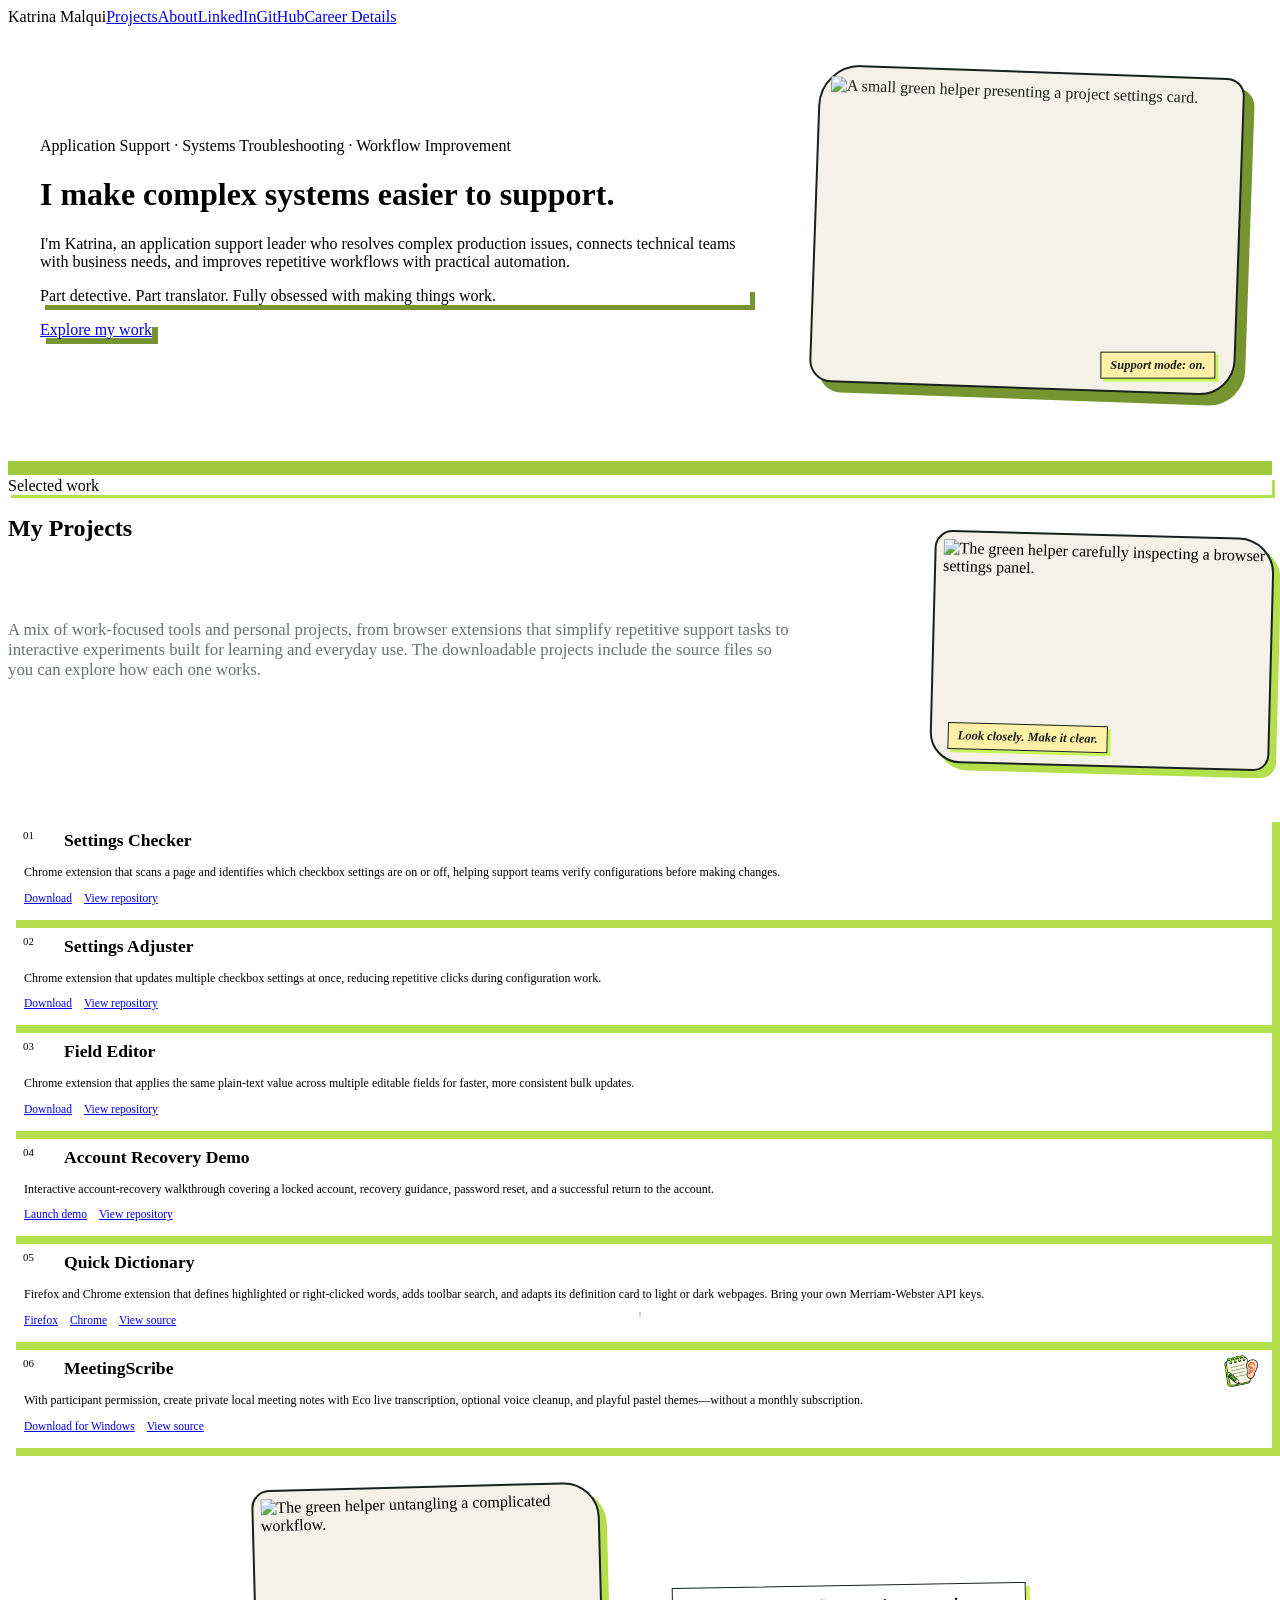
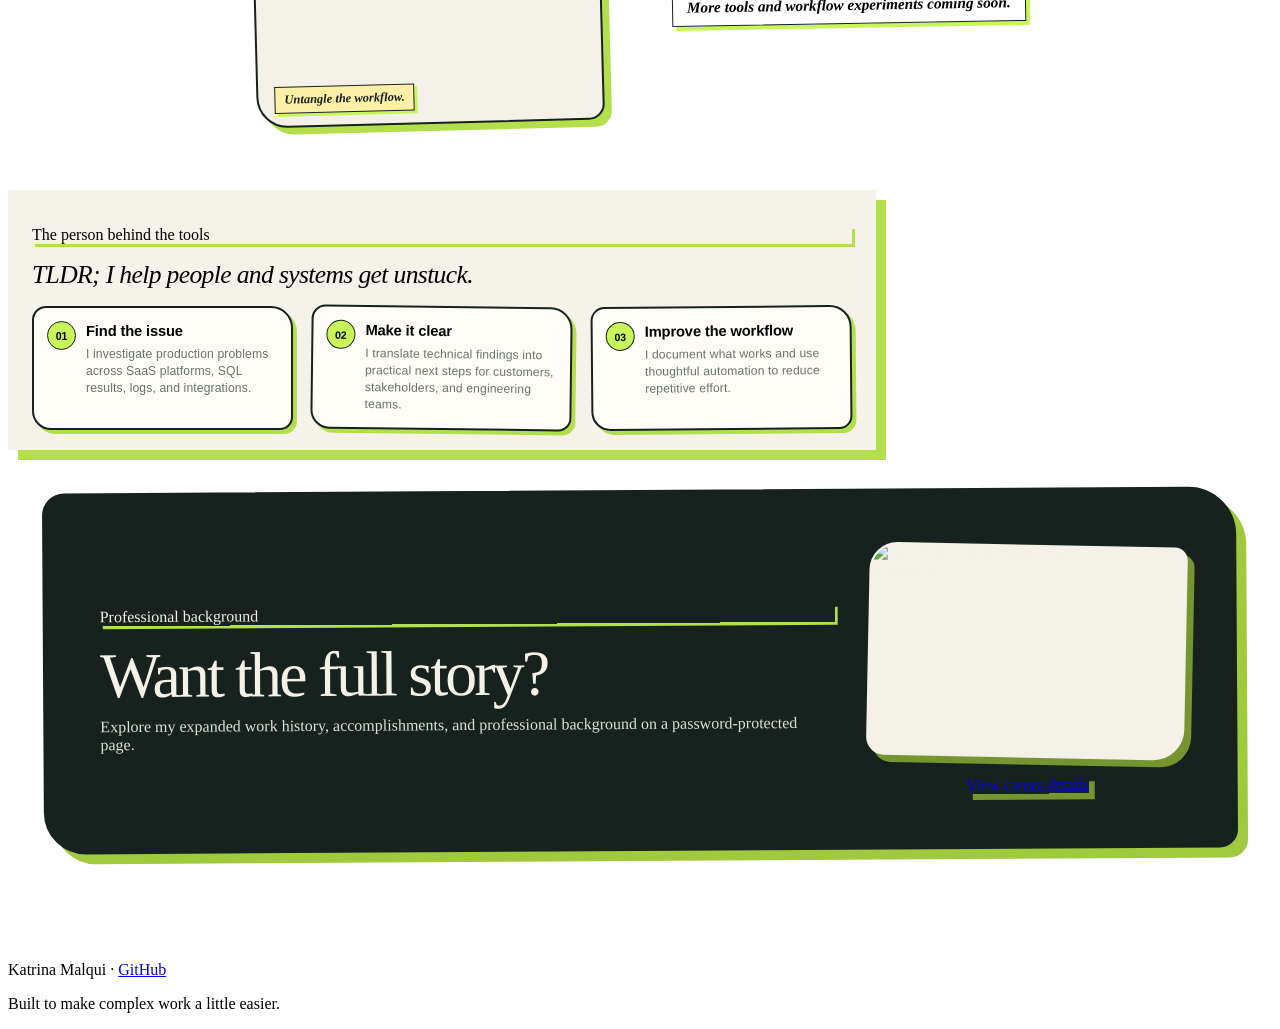
==== index.html @ 4db653ec "Give MeetingScribe a playful pastel interface" ====
<!doctype html>
<html lang="en">
<head>
  <meta charset="utf-8">
  <meta name="viewport" content="width=device-width, initial-scale=1">
  <meta http-equiv="Cache-Control" content="no-cache, no-store, must-revalidate">
  <meta http-equiv="Pragma" content="no-cache">
  <meta http-equiv="Expires" content="0">
  <meta name="description" content="Katrina Malqui's portfolio: application support, systems integration, automation, and reusable Chrome tools.">
  <title>Katrina Malqui | Systems, Support &amp; Automation</title>
  <link rel="stylesheet" href="styles.css">
  <link rel="stylesheet" href="green.css?v=mascot2">
</head>
<body>
  <header class="hero">
    <nav><span class="brand">Katrina Malqui</span><a href="#extensions">Projects</a><a href="#about">About</a><a href="https://www.linkedin.com/in/katrinamalqui" target="_blank" rel="noreferrer">LinkedIn</a><a href="https://github.com/Kmalqui" target="_blank" rel="noreferrer">GitHub</a><a href="https://resume.kmalqui.com">Career Details</a></nav>
    <div class="hero-layout">
      <div class="hero-copy">
        <p class="eyebrow">Application Support · Systems Troubleshooting · Workflow Improvement</p>
        <h1>I make complex systems easier to support.</h1>
        <p class="intro">I'm Katrina, an application support leader who resolves complex production issues, connects technical teams with business needs, and improves repetitive workflows with practical automation.</p>
        <p class="side-note">Part detective. Part translator. Fully obsessed with making things work.</p>
        <a class="button" href="#extensions">Explore my work</a>
      </div>
      <figure class="hero-helper">
        <img src="assets/helper-presenter.webp" width="680" height="453" alt="A small green helper presenting a project settings card.">
        <figcaption>Support mode: on.</figcaption>
      </figure>
    </div>
  </header>
  <main>
    <section id="extensions" class="section">
      <p class="eyebrow section-tag">Selected work</p>
      <h2>My Projects</h2>
      <div class="projects-opening">
        <p class="projects-intro">A mix of work-focused tools and personal projects, from browser extensions that simplify repetitive support tasks to interactive experiments built for learning and everyday use. The downloadable projects include the source files so you can explore how each one works.</p>
        <figure class="project-helper investigator-helper">
          <img src="assets/helper-investigator.webp" width="680" height="453" loading="lazy" alt="The green helper carefully inspecting a browser settings panel.">
          <figcaption>Look closely. Make it clear.</figcaption>
        </figure>
      </div>
      <div class="grid">
        <article class="card"><span>01</span><h3>Settings Checker</h3><p>Chrome extension that scans a page and identifies which checkbox settings are on or off, helping support teams verify configurations before making changes.</p><div class="card-actions"><a href="downloads/bulk-checkbox-enabler-basic.zip" download>Download</a><a href="https://github.com/Kmalqui/portfolio/tree/main/extensions/bulk-checkbox-enabler-basic" target="_blank" rel="noreferrer">View repository</a></div></article>
        <article class="card"><span>02</span><h3>Settings Adjuster</h3><p>Chrome extension that updates multiple checkbox settings at once, reducing repetitive clicks during configuration work.</p><div class="card-actions"><a href="downloads/bulk-checkbox-enabler-pro.zip" download>Download</a><a href="https://github.com/Kmalqui/portfolio/tree/main/extensions/bulk-checkbox-enabler-pro" target="_blank" rel="noreferrer">View repository</a></div></article>
        <article class="card"><span>03</span><h3>Field Editor</h3><p>Chrome extension that applies the same plain-text value across multiple editable fields for faster, more consistent bulk updates.</p><div class="card-actions"><a href="downloads/bulk-contact-field-updater.zip" download>Download</a><a href="https://github.com/Kmalqui/portfolio/tree/main/extensions/bulk-contact-field-updater" target="_blank" rel="noreferrer">View repository</a></div></article>
        <article class="card"><span>04</span><h3>Account Recovery Demo</h3><p>Interactive account-recovery walkthrough covering a locked account, recovery guidance, password reset, and a successful return to the account.</p><div class="card-actions"><a href="demos/forgot-password/">Launch demo</a><a href="https://github.com/Kmalqui/portfolio/tree/main/demos/forgot-password" target="_blank" rel="noreferrer">View repository</a></div></article>
        <article class="card"><span>05</span><h3>Quick Dictionary</h3><p>Firefox and Chrome extension that defines highlighted or right-clicked words, adds toolbar search, and adapts its definition card to light or dark webpages. Bring your own Merriam-Webster API keys.</p><div class="card-actions"><a href="downloads/kats-dictionary.xpi" download>Firefox</a><a href="downloads/chrome-quick-dictionary-v1.3.0.zip" download>Chrome</a><a href="https://github.com/Kmalqui/portfolio/tree/main/extensions/chrome-quick-dictionary" target="_blank" rel="noreferrer">View source</a></div></article>
        <article class="card"><span>06</span><img class="project-icon" src="assets/meetingscribe-icon.png" width="38" height="38" alt=""><h3>MeetingScribe</h3><p>With participant permission, create private local meeting notes with Eco live transcription, optional voice cleanup, and playful pastel themes—without a monthly subscription.</p><div class="card-actions"><a href="https://github.com/Kmalqui/portfolio/releases/download/meetingscribe-v0.3.6-beta/MeetingScribe-0.3.6-beta-One-Click-Windows-Setup.exe">Download for Windows</a><a href="https://github.com/Kmalqui/portfolio/tree/main/tools/meetingscribe" target="_blank" rel="noreferrer">View source</a></div></article>
      </div>
      <div class="more-row">
        <figure class="project-helper workflow-helper">
          <img src="assets/helper-workflow-v2.webp" width="680" height="453" loading="lazy" alt="The green helper untangling a complicated workflow.">
          <figcaption>Untangle the workflow.</figcaption>
        </figure>
        <p class="more-projects">More tools and workflow experiments coming soon.</p>
      </div>
    </section>
    <section id="about" class="about">
      <div><p class="eyebrow section-tag">The person behind the tools</p></div>
      <div class="about-copy">
        <p class="about-intro">TLDR; I help people and systems get unstuck.</p>
        <div class="about-points">
          <article><span>01</span><h3>Find the issue</h3><p>I investigate production problems across SaaS platforms, SQL results, logs, and integrations.</p></article>
          <article><span>02</span><h3>Make it clear</h3><p>I translate technical findings into practical next steps for customers, stakeholders, and engineering teams.</p></article>
          <article><span>03</span><h3>Improve the workflow</h3><p>I document what works and use thoughtful automation to reduce repetitive effort.</p></article>
        </div>
      </div>
    </section>
    <section class="resume-gate">
      <div><p class="eyebrow section-tag">Professional background</p><h2>Want the full story?</h2><p>Explore my expanded work history, accomplishments, and professional background on a password-protected page.</p></div>
      <div class="resume-gate-action">
        <img src="assets/helper-success.webp" width="680" height="453" loading="lazy" alt="The green helper celebrating a successfully completed task.">
        <a class="button" href="https://resume.kmalqui.com">View career details</a>
      </div>
    </section>
  </main>
  <footer><p>Katrina Malqui · <a href="https://github.com/Kmalqui" target="_blank" rel="noreferrer">GitHub</a></p><p>Built to make complex work a little easier.</p></footer>
</body>
</html>
---- green.css ----
:root {
  --ink: #17211d;
  --cream: #f4f1e8;
  --lime: #c8f55a;
  --muted: #68736d;
  --line: #cdd3c9;
}

body { background-image: radial-gradient(#c7d0c5 1.1px, transparent 1.1px); }
.section { padding-bottom: 42px; }
.grid { grid-template-columns: repeat(6, minmax(0, 1fr)); grid-auto-rows: 1fr; align-items: stretch; }
.card { grid-column: span 2; }
.card { position: relative; min-width: 0; min-height: 0; height: 100%; padding: 16px; }
.card .project-icon { position: absolute; top: 10px; right: 12px; width: 38px; height: 38px; object-fit: contain; }
.card span { position: absolute; top: 15px; left: 15px; width: 28px; height: 28px; font-size: .68rem; }
.card h3 { min-height: 28px; margin: 0 0 7px; padding-left: 40px; font-size: 1.1rem; line-height: 1.2; }
.card p { margin: 7px 0 11px; font-size: .75rem; line-height: 1.3; }
.card-actions { display: flex; flex-wrap: wrap; gap: 5px 12px; margin-top: auto; }
.card .card-actions a { margin-top: 0; font-size: .72rem; }
.more-projects { display: table; margin: 42px auto 0; padding: 8px 14px; border: 1px solid var(--ink); background: var(--yellow); box-shadow: 4px 4px 0 var(--lime); font: italic 600 .95rem/1.4 Georgia, "Times New Roman", serif; transform: rotate(-1deg); }
.projects-intro { max-width: 790px; margin: -28px 0 48px; color: var(--muted); font-size: 1.05rem; }
.hero-layout { position: relative; z-index: 1; display: grid; grid-template-columns: minmax(0, 1.25fr) minmax(310px, .75fr); gap: clamp(24px, 5vw, 70px); align-items: center; max-width: 1200px; margin: clamp(32px, 5vh, 52px) auto 0; }
.hero-copy { max-width: none; margin: 0; }
.hero-helper, .project-helper { margin: 0; }
.hero-helper { position: relative; padding: 10px 10px 36px; border: 2px solid var(--ink); border-radius: 42px 18px 36px 22px; background: var(--cream); color: var(--ink); box-shadow: 10px 10px 0 #76942f; transform: rotate(2deg); }
.hero-helper img, .project-helper img, .resume-gate-action img { display: block; width: 100%; height: auto; }
.hero-helper figcaption, .project-helper figcaption { position: absolute; padding: 5px 9px; border: 1px solid var(--ink); background: var(--yellow, #fff0a8); color: var(--ink); font: italic 700 .78rem/1.2 Georgia, "Times New Roman", serif; box-shadow: 3px 3px 0 var(--lime); }
.hero-helper figcaption { right: 18px; bottom: 13px; transform: rotate(-2deg); }
.projects-opening { display: grid; grid-template-columns: minmax(0, 1fr) minmax(250px, 340px); gap: clamp(28px, 6vw, 72px); align-items: center; margin: -28px 0 48px; }
.projects-opening .projects-intro { margin: 0; }
.project-helper { position: relative; padding: 7px; border: 2px solid var(--ink); border-radius: 18px 36px 16px 31px; background: var(--cream); box-shadow: 7px 7px 0 #b3df4c; }
.project-helper figcaption { left: 16px; bottom: 12px; }
.investigator-helper { transform: rotate(1.5deg); }
.workflow-helper { width: min(330px, 34vw); transform: rotate(-1.5deg); }
.more-row { display: flex; align-items: center; justify-content: center; gap: clamp(24px, 6vw, 70px); margin-top: 38px; }
.more-row .more-projects { margin: 0; }
.hero {
  min-height: 0;
  padding-bottom: clamp(48px, 6vw, 72px);
  box-shadow: 0 14px 0 #9fca3d;
}
.brand { padding: 0; background: none; box-shadow: none; transform: none; }
.side-note { box-shadow: 5px 5px 0 #76942f; }
.button { box-shadow: 6px 6px 0 #76942f; }
.button:hover, .button:focus-visible { box-shadow: 3px 3px 0 #76942f; }
.section-tag { box-shadow: 3px 3px 0 #b3df4c; }
.card, .skill-groups { box-shadow: 8px 8px 0 #b3df4c; }
.about { width: min(calc(100% - 48px), 820px); max-width: none; margin-top: 24px; padding: 20px 24px; background: rgba(244, 241, 232, .9); box-shadow: 10px 10px 0 #b3df4c; }
.about { grid-template-columns: 1fr; gap: 12px; }
.about-copy { min-width: 0; }
.about .about-intro { margin: 0 0 16px; font: italic 500 clamp(1.3rem, 2vw, 1.65rem)/1.2 Georgia, "Times New Roman", serif; letter-spacing: -.025em; }
.about-points { display: grid; grid-template-columns: repeat(3, 1fr); gap: 18px; }
.about-points article { position: relative; padding: 14px 16px 14px 52px; border: 2px solid var(--ink); border-radius: 14px 22px 13px 19px; background: #fffdf7; box-shadow: 4px 4px 0 #b3df4c; font-family: Aptos, "Segoe UI", Arial, sans-serif; }
.about-points article:nth-child(2) { transform: rotate(.7deg); }
.about-points article:nth-child(3) { transform: rotate(-.5deg); }
.about-points span { position: absolute; left: 13px; top: 13px; display: grid; place-items: center; width: 27px; height: 27px; border-radius: 50%; background: var(--lime); border: 1px solid var(--ink); font-size: .66rem; font-weight: 800; }
.about .about-points h3 { margin: 0 0 5px; font: 700 .92rem/1.3 "Trebuchet MS", Aptos, "Segoe UI", sans-serif; letter-spacing: -.01em; }
.about .about-points article p { margin: 0; color: var(--muted); font: 400 .76rem/1.4 Aptos, "Segoe UI", Arial, sans-serif; letter-spacing: .01em; }
.skill-groups div:nth-child(2), .skill-groups div:nth-child(3) { background: #eef5df; }
.role { border-bottom-color: #aebeaa; }
.education { box-shadow: 10px 10px 0 #9fca3d; }
.resume-gate { max-width: 1080px; margin: 40px auto 110px; padding: clamp(28px, 5vw, 55px); display: flex; align-items: center; justify-content: space-between; gap: 35px; border: 2px solid var(--ink); border-radius: 22px 48px 18px 42px; background: var(--ink); color: var(--cream); box-shadow: 10px 10px 0 #9fca3d; transform: rotate(-.35deg); }
.resume-gate h2 { margin: 7px 0 9px; font: 500 clamp(2.2rem, 5vw, 4rem)/1.05 Georgia, "Times New Roman", serif; letter-spacing: -.045em; }
.resume-gate p:last-child { margin: 0; color: #dbe3d8; }
.resume-gate .button { flex: 0 0 auto; }
.resume-gate > div:first-child { min-width: 0; }
.resume-gate-action { flex: 0 0 min(310px, 33%); display: grid; justify-items: center; gap: 18px; }
.resume-gate-action img { border: 2px solid var(--cream); border-radius: 28px 13px 31px 18px; background: var(--cream); box-shadow: 7px 7px 0 #76942f; transform: rotate(1.5deg); }
.resume-gate-action .button { text-align: center; }

@media (max-width: 760px) {
  .hero-layout { grid-template-columns: 1fr; margin-top: 32px; }
  .hero-helper { width: min(430px, 100%); justify-self: center; transform: rotate(1deg); }
  .grid { grid-template-columns: 1fr; }
  .card:nth-child(n) { grid-column: auto; }
  .projects-opening { grid-template-columns: 1fr; margin-top: -12px; }
  .investigator-helper { width: min(380px, 100%); justify-self: center; }
  .more-row { flex-direction: column; }
  .workflow-helper { width: min(380px, 100%); }
  .about { width: auto; padding: 32px 24px; }
  .about-points { grid-template-columns: 1fr; }
  .about-points article:nth-child(n) { transform: none; }
  .resume-gate { margin-left: 12px; margin-right: 12px; flex-direction: column; align-items: flex-start; transform: none; }
  .resume-gate-action { width: 100%; }
  .resume-gate-action img { width: min(390px, 100%); }
}
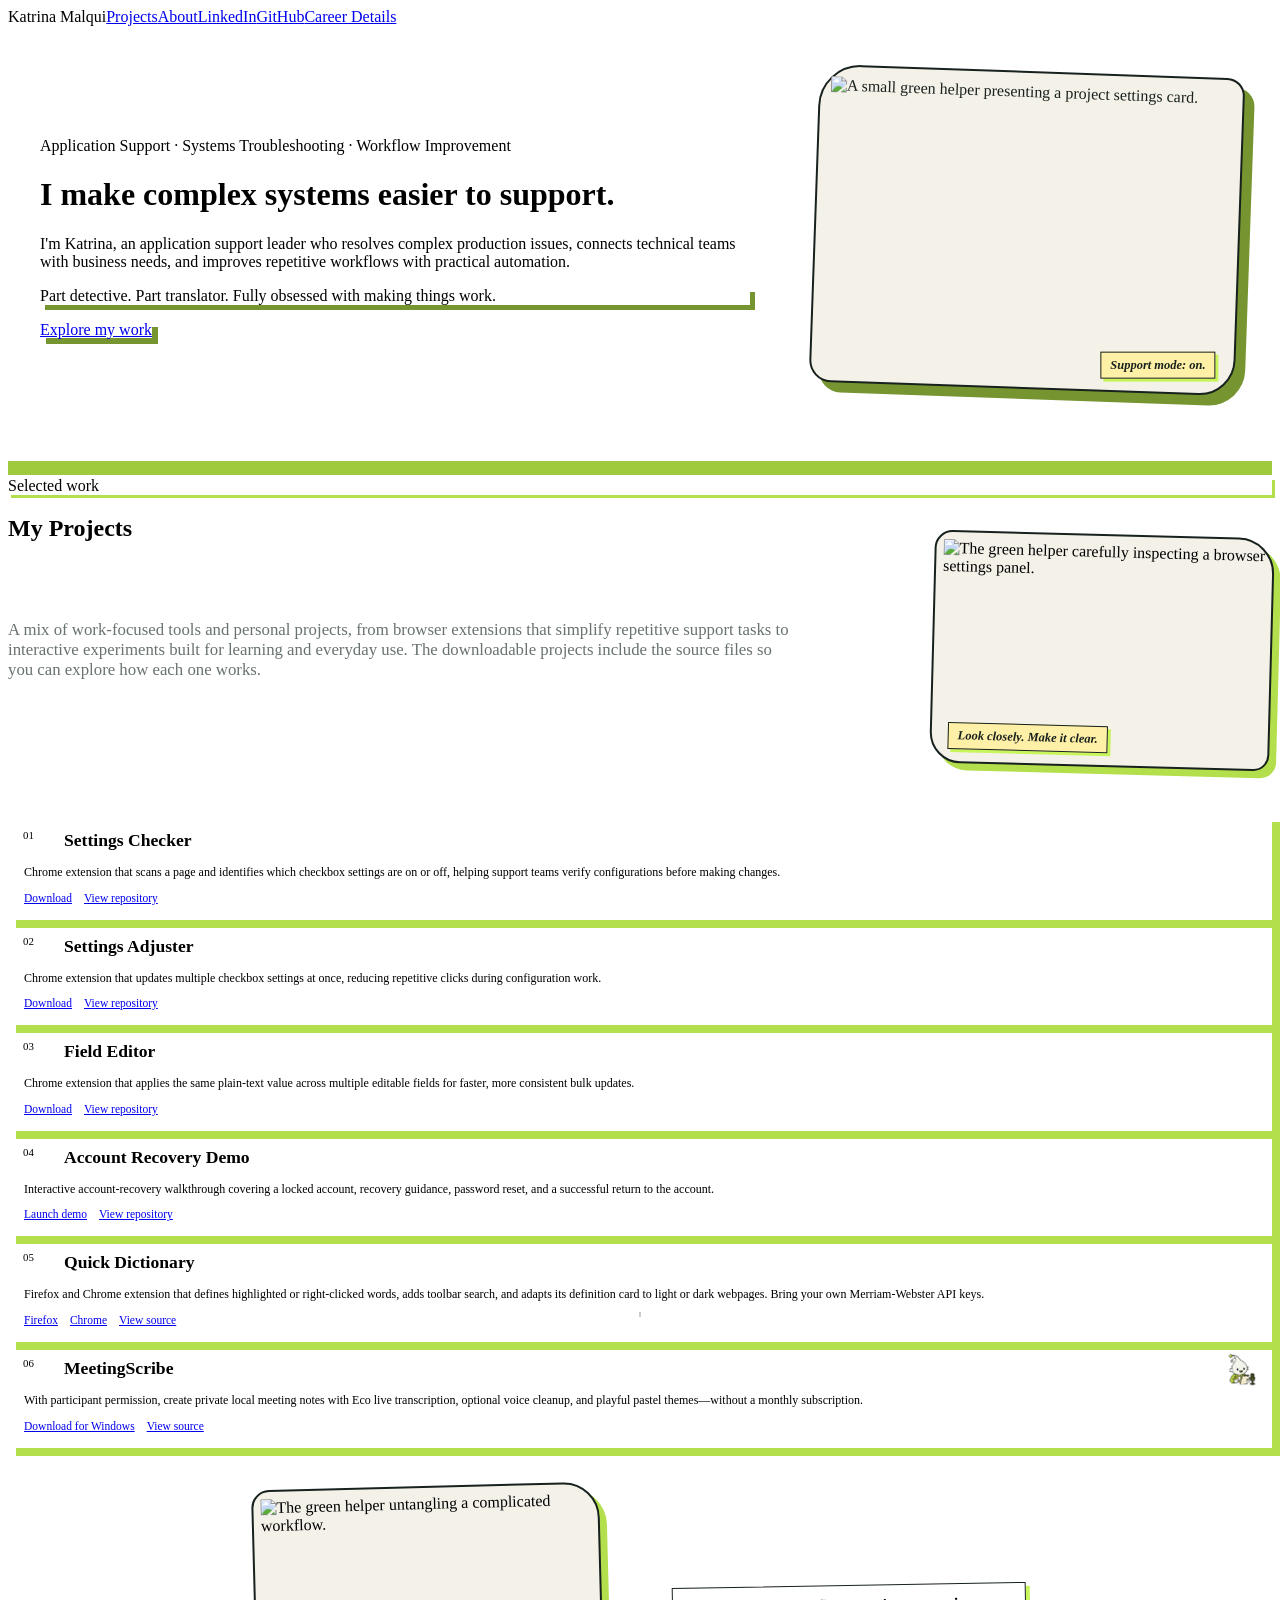
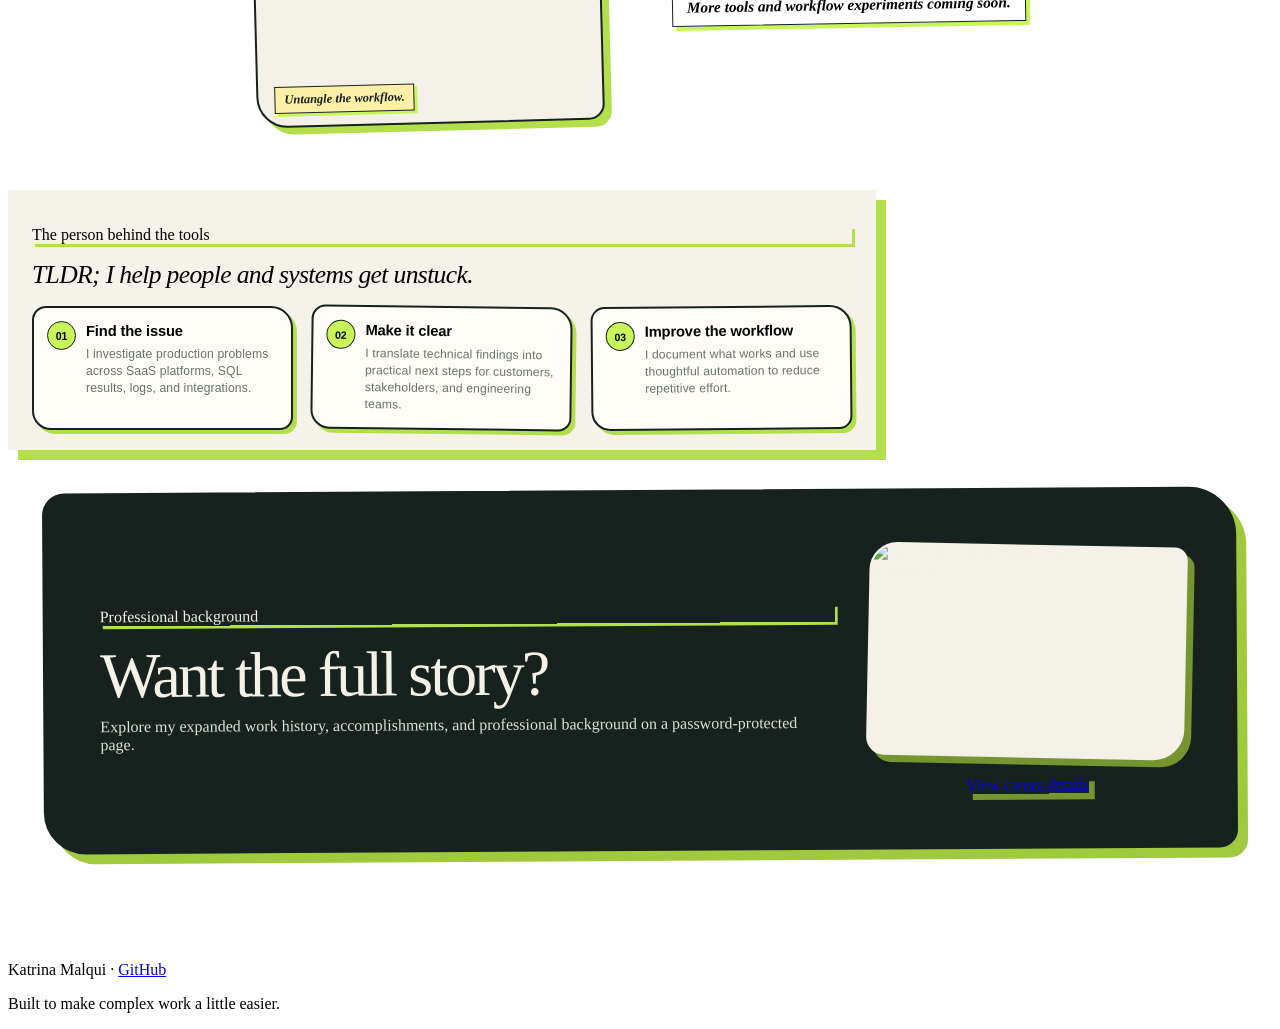
==== commit f47f3c22: "Use a transparent character icon for MeetingScribe 0.3.8" ====
--- a/index.html
+++ b/index.html
@@ -45,7 +45,7 @@
         <article class="card"><span>03</span><h3>Field Editor</h3><p>Chrome extension that applies the same plain-text value across multiple editable fields for faster, more consistent bulk updates.</p><div class="card-actions"><a href="downloads/bulk-contact-field-updater.zip" download>Download</a><a href="https://github.com/Kmalqui/portfolio/tree/main/extensions/bulk-contact-field-updater" target="_blank" rel="noreferrer">View repository</a></div></article>
         <article class="card"><span>04</span><h3>Account Recovery Demo</h3><p>Interactive account-recovery walkthrough covering a locked account, recovery guidance, password reset, and a successful return to the account.</p><div class="card-actions"><a href="demos/forgot-password/">Launch demo</a><a href="https://github.com/Kmalqui/portfolio/tree/main/demos/forgot-password" target="_blank" rel="noreferrer">View repository</a></div></article>
         <article class="card"><span>05</span><h3>Quick Dictionary</h3><p>Firefox and Chrome extension that defines highlighted or right-clicked words, adds toolbar search, and adapts its definition card to light or dark webpages. Bring your own Merriam-Webster API keys.</p><div class="card-actions"><a href="downloads/kats-dictionary.xpi" download>Firefox</a><a href="downloads/chrome-quick-dictionary-v1.3.0.zip" download>Chrome</a><a href="https://github.com/Kmalqui/portfolio/tree/main/extensions/chrome-quick-dictionary" target="_blank" rel="noreferrer">View source</a></div></article>
-        <article class="card"><span>06</span><img class="project-icon" src="assets/meetingscribe-icon.png" width="38" height="38" alt=""><h3>MeetingScribe</h3><p>With participant permission, create private local meeting notes with Eco live transcription, optional voice cleanup, and playful pastel themes—without a monthly subscription.</p><div class="card-actions"><a href="https://github.com/Kmalqui/portfolio/releases/download/meetingscribe-v0.3.6-beta/MeetingScribe-0.3.6-beta-One-Click-Windows-Setup.exe">Download for Windows</a><a href="https://github.com/Kmalqui/portfolio/tree/main/tools/meetingscribe" target="_blank" rel="noreferrer">View source</a></div></article>
+        <article class="card"><span>06</span><img class="project-icon" src="assets/meetingscribe-icon.png?v=0.3.8" width="38" height="38" alt=""><h3>MeetingScribe</h3><p>With participant permission, create private local meeting notes with Eco live transcription, optional voice cleanup, and playful pastel themes—without a monthly subscription.</p><div class="card-actions"><a href="https://github.com/Kmalqui/portfolio/releases/download/meetingscribe-v0.3.8-beta/MeetingScribe-0.3.8-beta-One-Click-Windows-Setup.exe">Download for Windows</a><a href="https://github.com/Kmalqui/portfolio/tree/main/tools/meetingscribe" target="_blank" rel="noreferrer">View source</a></div></article>
       </div>
       <div class="more-row">
         <figure class="project-helper workflow-helper">
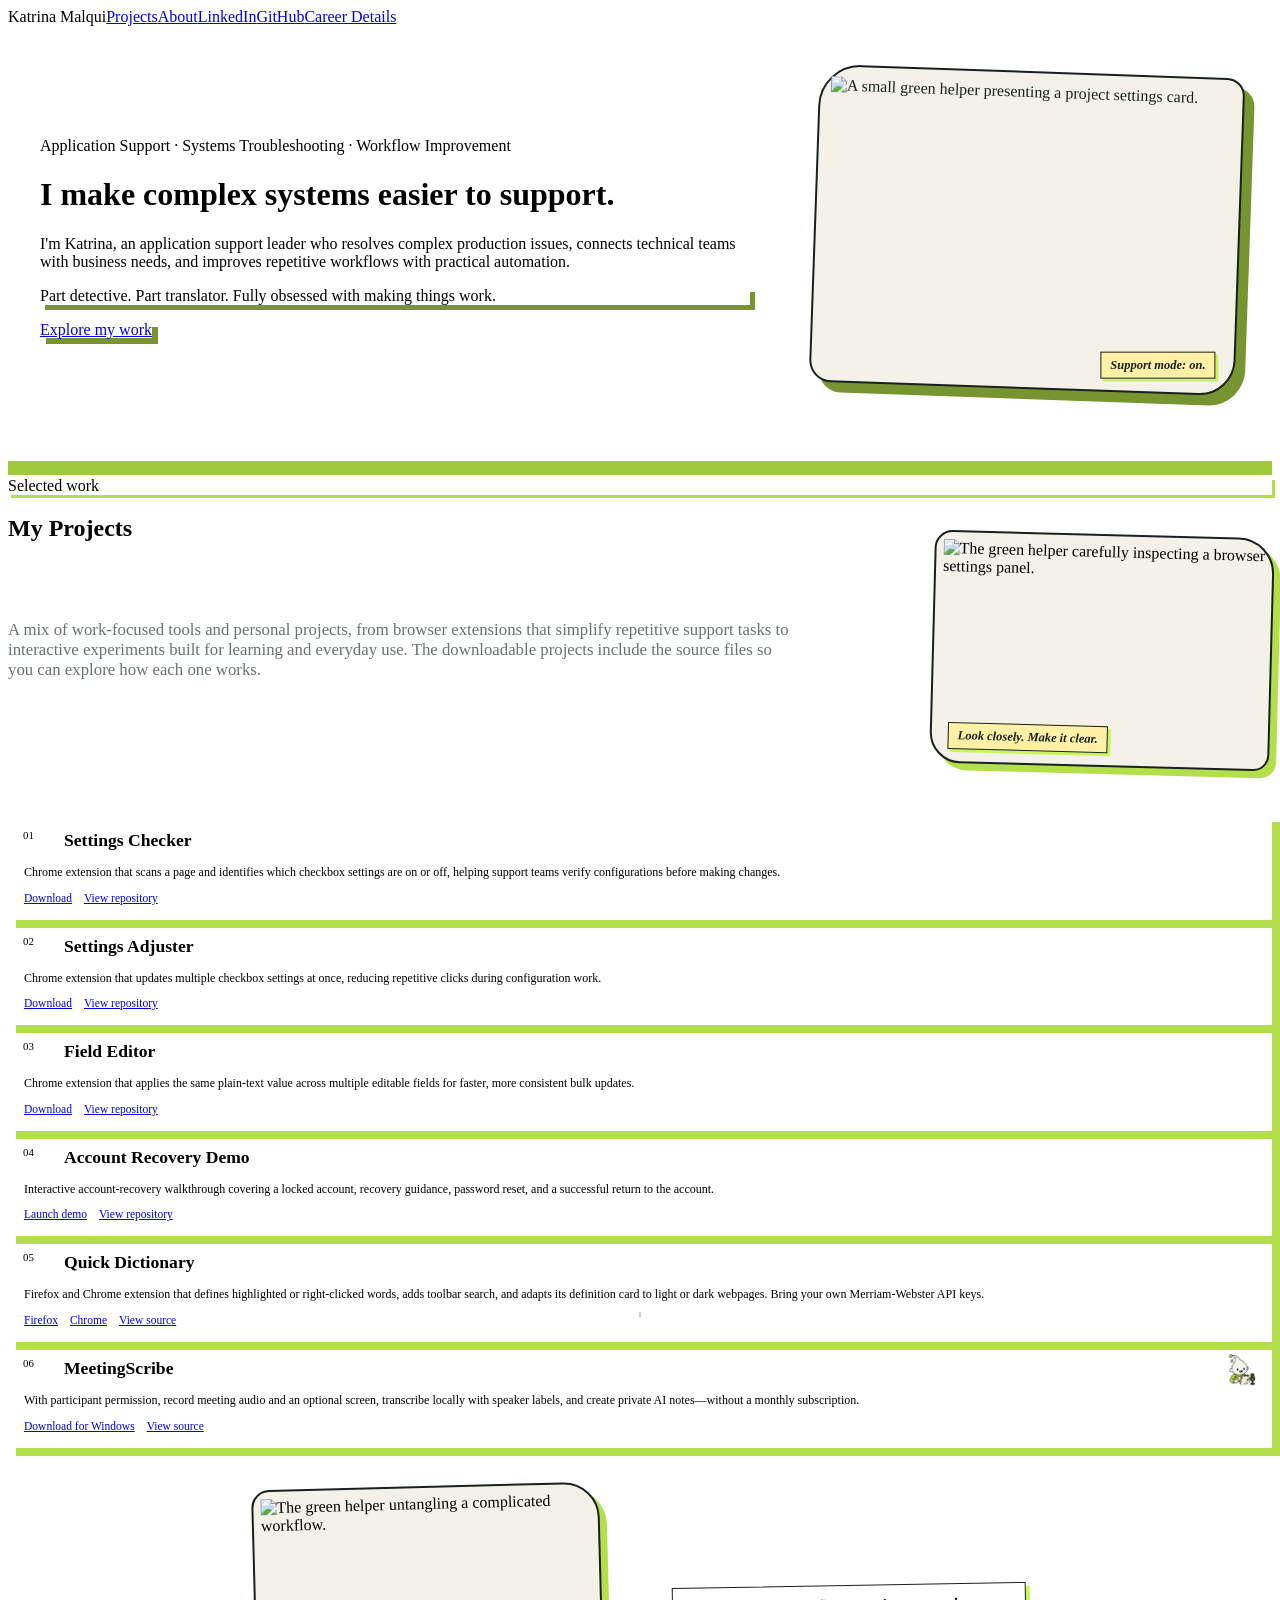
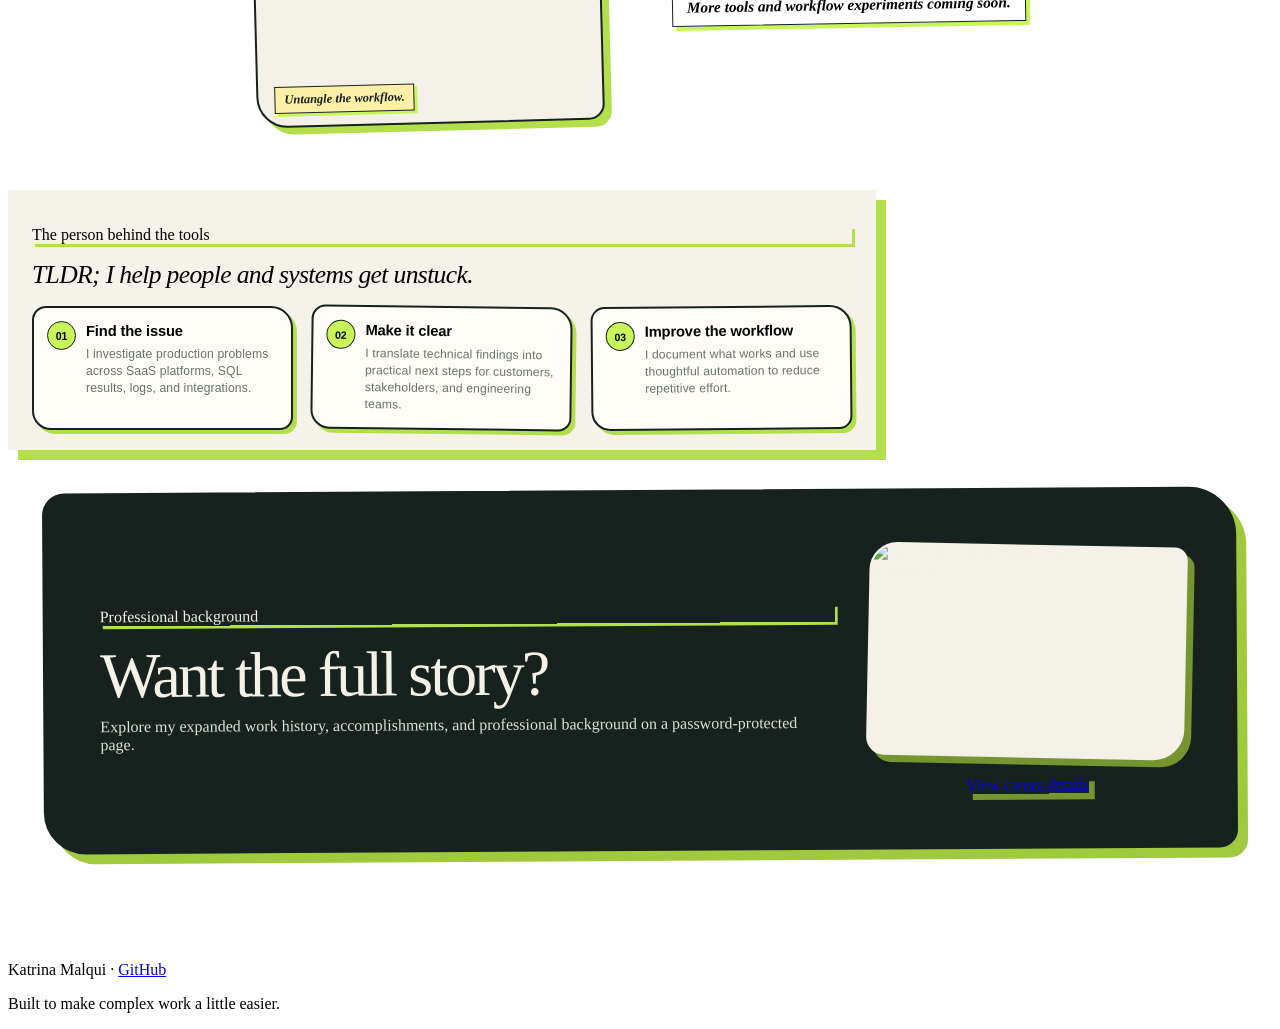
==== commit 9c2842a7: "Update MeetingScribe website card for 0.3.12" ====
--- a/index.html
+++ b/index.html
@@ -45,7 +45,7 @@
         <article class="card"><span>03</span><h3>Field Editor</h3><p>Chrome extension that applies the same plain-text value across multiple editable fields for faster, more consistent bulk updates.</p><div class="card-actions"><a href="downloads/bulk-contact-field-updater.zip" download>Download</a><a href="https://github.com/Kmalqui/portfolio/tree/main/extensions/bulk-contact-field-updater" target="_blank" rel="noreferrer">View repository</a></div></article>
         <article class="card"><span>04</span><h3>Account Recovery Demo</h3><p>Interactive account-recovery walkthrough covering a locked account, recovery guidance, password reset, and a successful return to the account.</p><div class="card-actions"><a href="demos/forgot-password/">Launch demo</a><a href="https://github.com/Kmalqui/portfolio/tree/main/demos/forgot-password" target="_blank" rel="noreferrer">View repository</a></div></article>
         <article class="card"><span>05</span><h3>Quick Dictionary</h3><p>Firefox and Chrome extension that defines highlighted or right-clicked words, adds toolbar search, and adapts its definition card to light or dark webpages. Bring your own Merriam-Webster API keys.</p><div class="card-actions"><a href="downloads/kats-dictionary.xpi" download>Firefox</a><a href="downloads/chrome-quick-dictionary-v1.3.0.zip" download>Chrome</a><a href="https://github.com/Kmalqui/portfolio/tree/main/extensions/chrome-quick-dictionary" target="_blank" rel="noreferrer">View source</a></div></article>
-        <article class="card"><span>06</span><img class="project-icon" src="assets/meetingscribe-icon.png?v=0.3.8" width="38" height="38" alt=""><h3>MeetingScribe</h3><p>With participant permission, create private local meeting notes with Eco live transcription, optional voice cleanup, and playful pastel themes—without a monthly subscription.</p><div class="card-actions"><a href="https://github.com/Kmalqui/portfolio/releases/download/meetingscribe-v0.3.8-beta/MeetingScribe-0.3.8-beta-One-Click-Windows-Setup.exe">Download for Windows</a><a href="https://github.com/Kmalqui/portfolio/tree/main/tools/meetingscribe" target="_blank" rel="noreferrer">View source</a></div></article>
+        <article class="card"><span>06</span><img class="project-icon" src="assets/meetingscribe-icon.png?v=0.3.12" width="38" height="38" alt=""><h3>MeetingScribe</h3><p>With participant permission, record meeting audio and an optional screen, transcribe locally with speaker labels, and create private AI notes—without a monthly subscription.</p><div class="card-actions"><a href="https://github.com/Kmalqui/portfolio/releases/download/meetingscribe-v0.3.12-beta/MeetingScribe-0.3.12-beta-One-Click-Windows-Setup.exe">Download for Windows</a><a href="https://github.com/Kmalqui/portfolio/tree/main/tools/meetingscribe" target="_blank" rel="noreferrer">View source</a></div></article>
       </div>
       <div class="more-row">
         <figure class="project-helper workflow-helper">
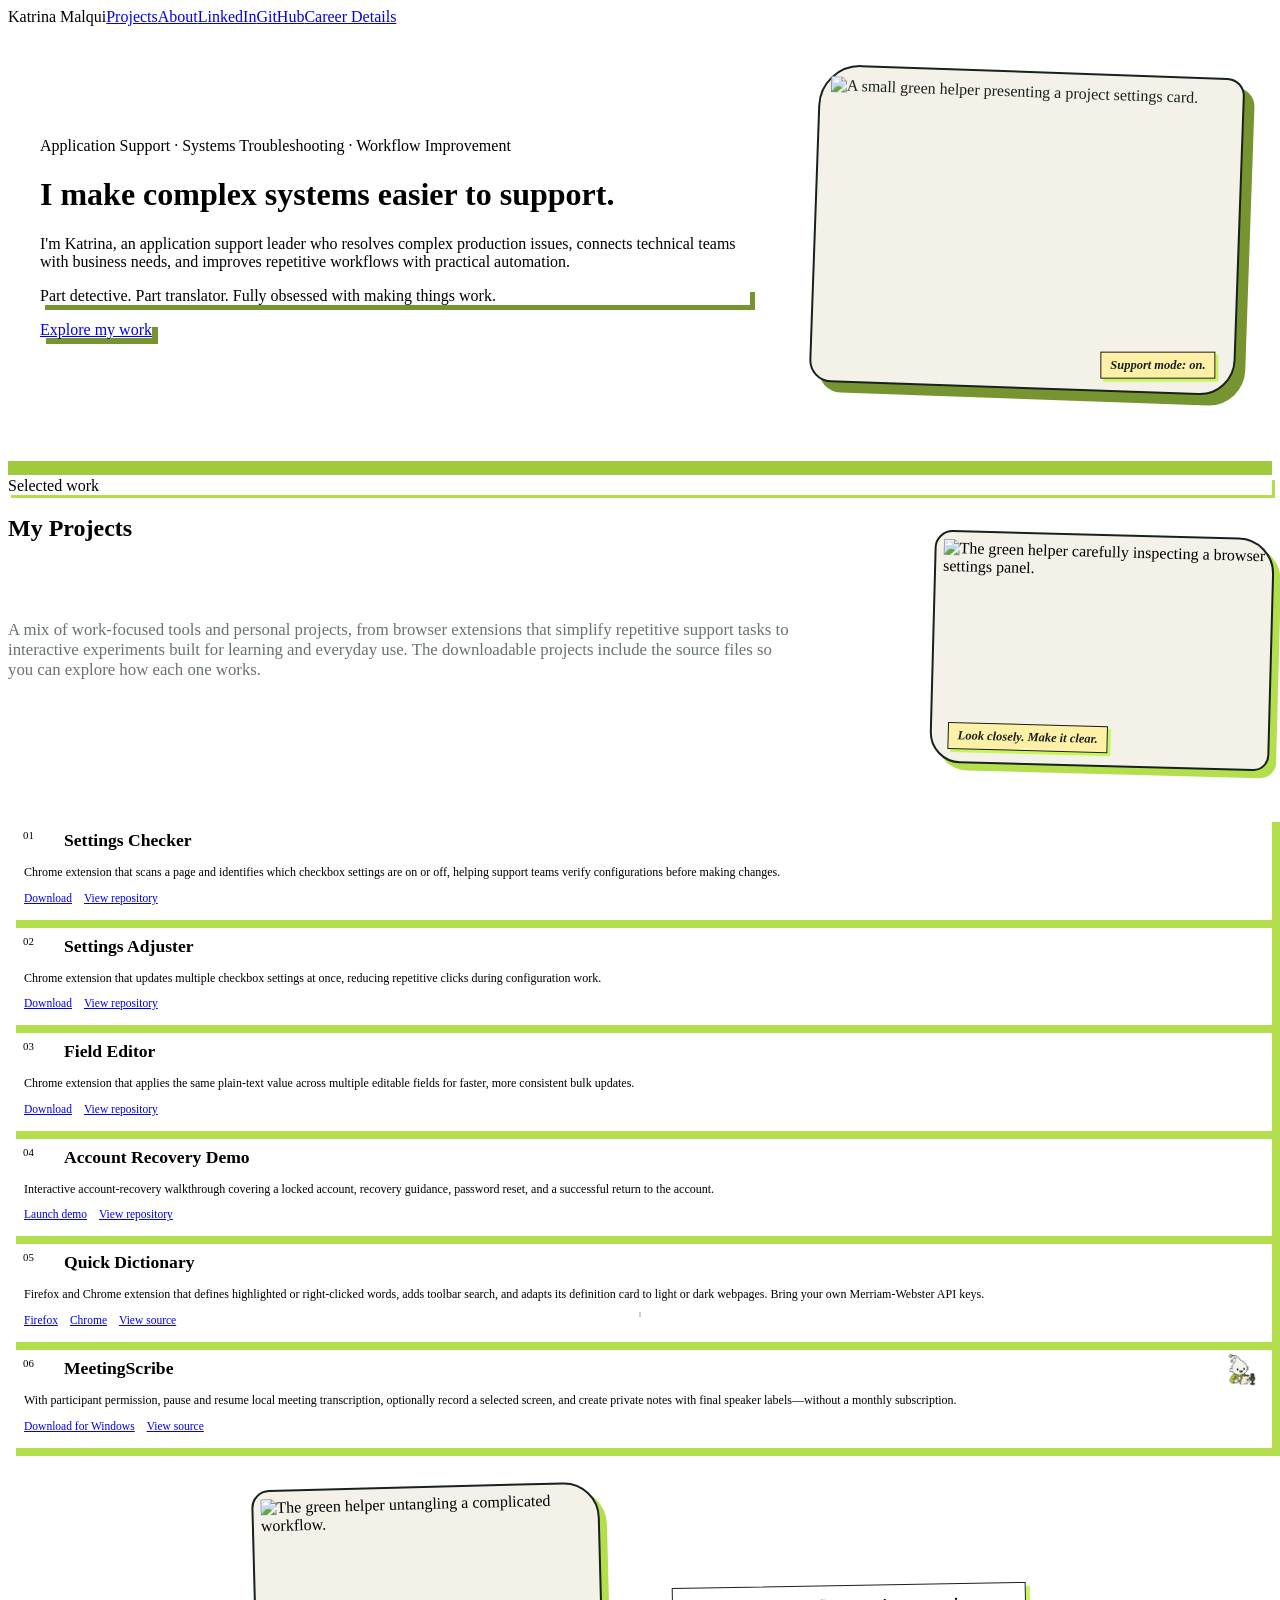
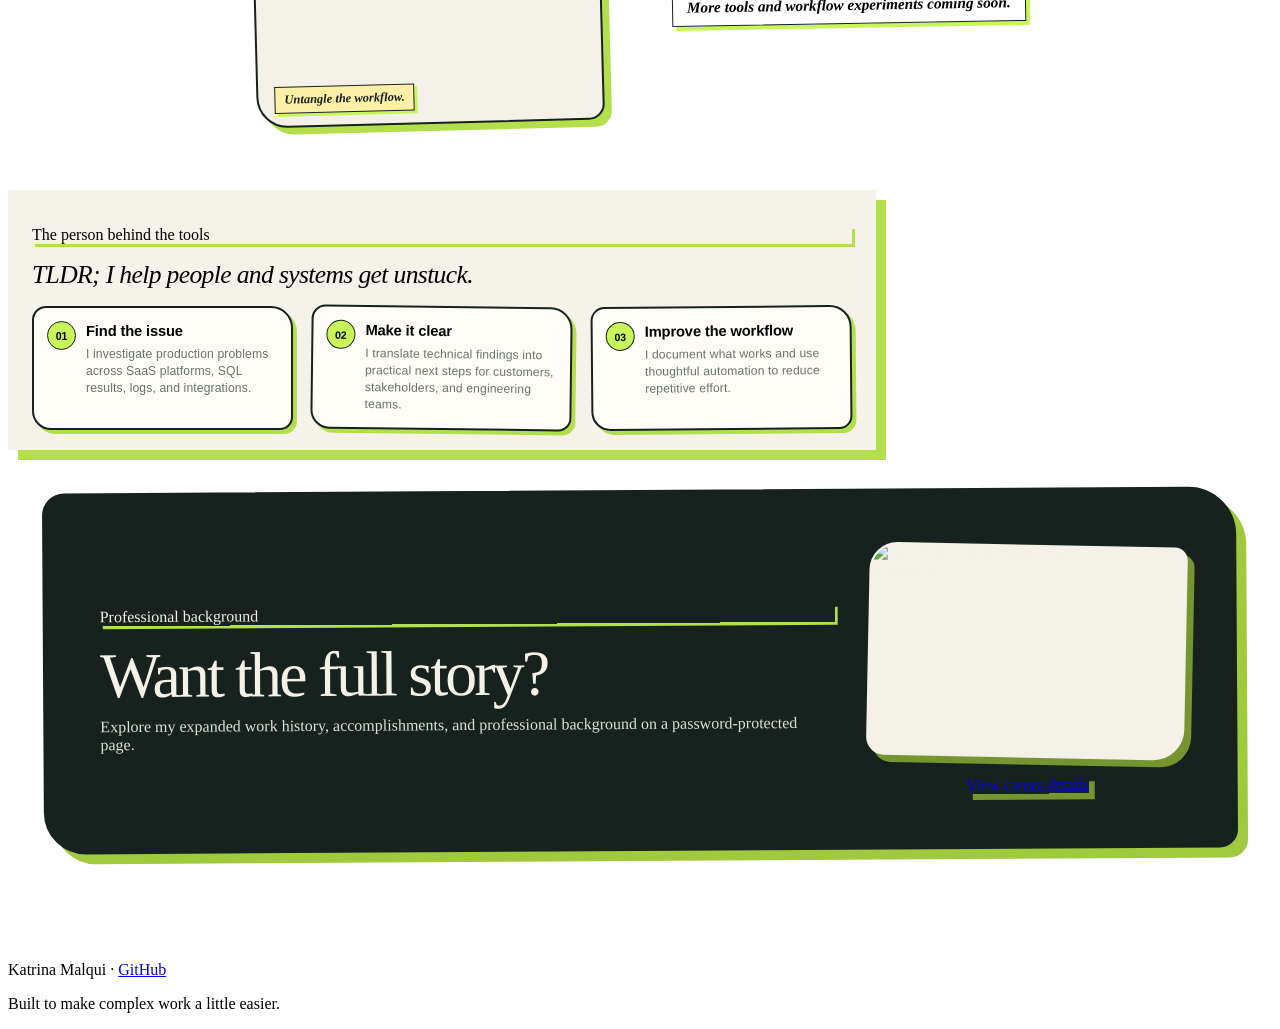
==== commit fdf95d06: "Update MeetingScribe site for 0.3.17" ====
--- a/index.html
+++ b/index.html
@@ -45,7 +45,7 @@
         <article class="card"><span>03</span><h3>Field Editor</h3><p>Chrome extension that applies the same plain-text value across multiple editable fields for faster, more consistent bulk updates.</p><div class="card-actions"><a href="downloads/bulk-contact-field-updater.zip" download>Download</a><a href="https://github.com/Kmalqui/portfolio/tree/main/extensions/bulk-contact-field-updater" target="_blank" rel="noreferrer">View repository</a></div></article>
         <article class="card"><span>04</span><h3>Account Recovery Demo</h3><p>Interactive account-recovery walkthrough covering a locked account, recovery guidance, password reset, and a successful return to the account.</p><div class="card-actions"><a href="demos/forgot-password/">Launch demo</a><a href="https://github.com/Kmalqui/portfolio/tree/main/demos/forgot-password" target="_blank" rel="noreferrer">View repository</a></div></article>
         <article class="card"><span>05</span><h3>Quick Dictionary</h3><p>Firefox and Chrome extension that defines highlighted or right-clicked words, adds toolbar search, and adapts its definition card to light or dark webpages. Bring your own Merriam-Webster API keys.</p><div class="card-actions"><a href="downloads/kats-dictionary.xpi" download>Firefox</a><a href="downloads/chrome-quick-dictionary-v1.3.0.zip" download>Chrome</a><a href="https://github.com/Kmalqui/portfolio/tree/main/extensions/chrome-quick-dictionary" target="_blank" rel="noreferrer">View source</a></div></article>
-        <article class="card"><span>06</span><img class="project-icon" src="assets/meetingscribe-icon.png?v=0.3.12" width="38" height="38" alt=""><h3>MeetingScribe</h3><p>With participant permission, record meeting audio and an optional screen, transcribe locally with speaker labels, and create private AI notes—without a monthly subscription.</p><div class="card-actions"><a href="https://github.com/Kmalqui/portfolio/releases/download/meetingscribe-v0.3.12-beta/MeetingScribe-0.3.12-beta-One-Click-Windows-Setup.exe">Download for Windows</a><a href="https://github.com/Kmalqui/portfolio/tree/main/tools/meetingscribe" target="_blank" rel="noreferrer">View source</a></div></article>
+        <article class="card"><span>06</span><img class="project-icon" src="assets/meetingscribe-icon.png?v=0.3.17" width="38" height="38" alt=""><h3>MeetingScribe</h3><p>With participant permission, pause and resume local meeting transcription, optionally record a selected screen, and create private notes with final speaker labels—without a monthly subscription.</p><div class="card-actions"><a href="https://github.com/Kmalqui/portfolio/releases/download/meetingscribe-v0.3.17-beta/MeetingScribe-0.3.17-beta-One-Click-Windows-Setup.exe">Download for Windows</a><a href="https://github.com/Kmalqui/portfolio/tree/main/tools/meetingscribe" target="_blank" rel="noreferrer">View source</a></div></article>
       </div>
       <div class="more-row">
         <figure class="project-helper workflow-helper">
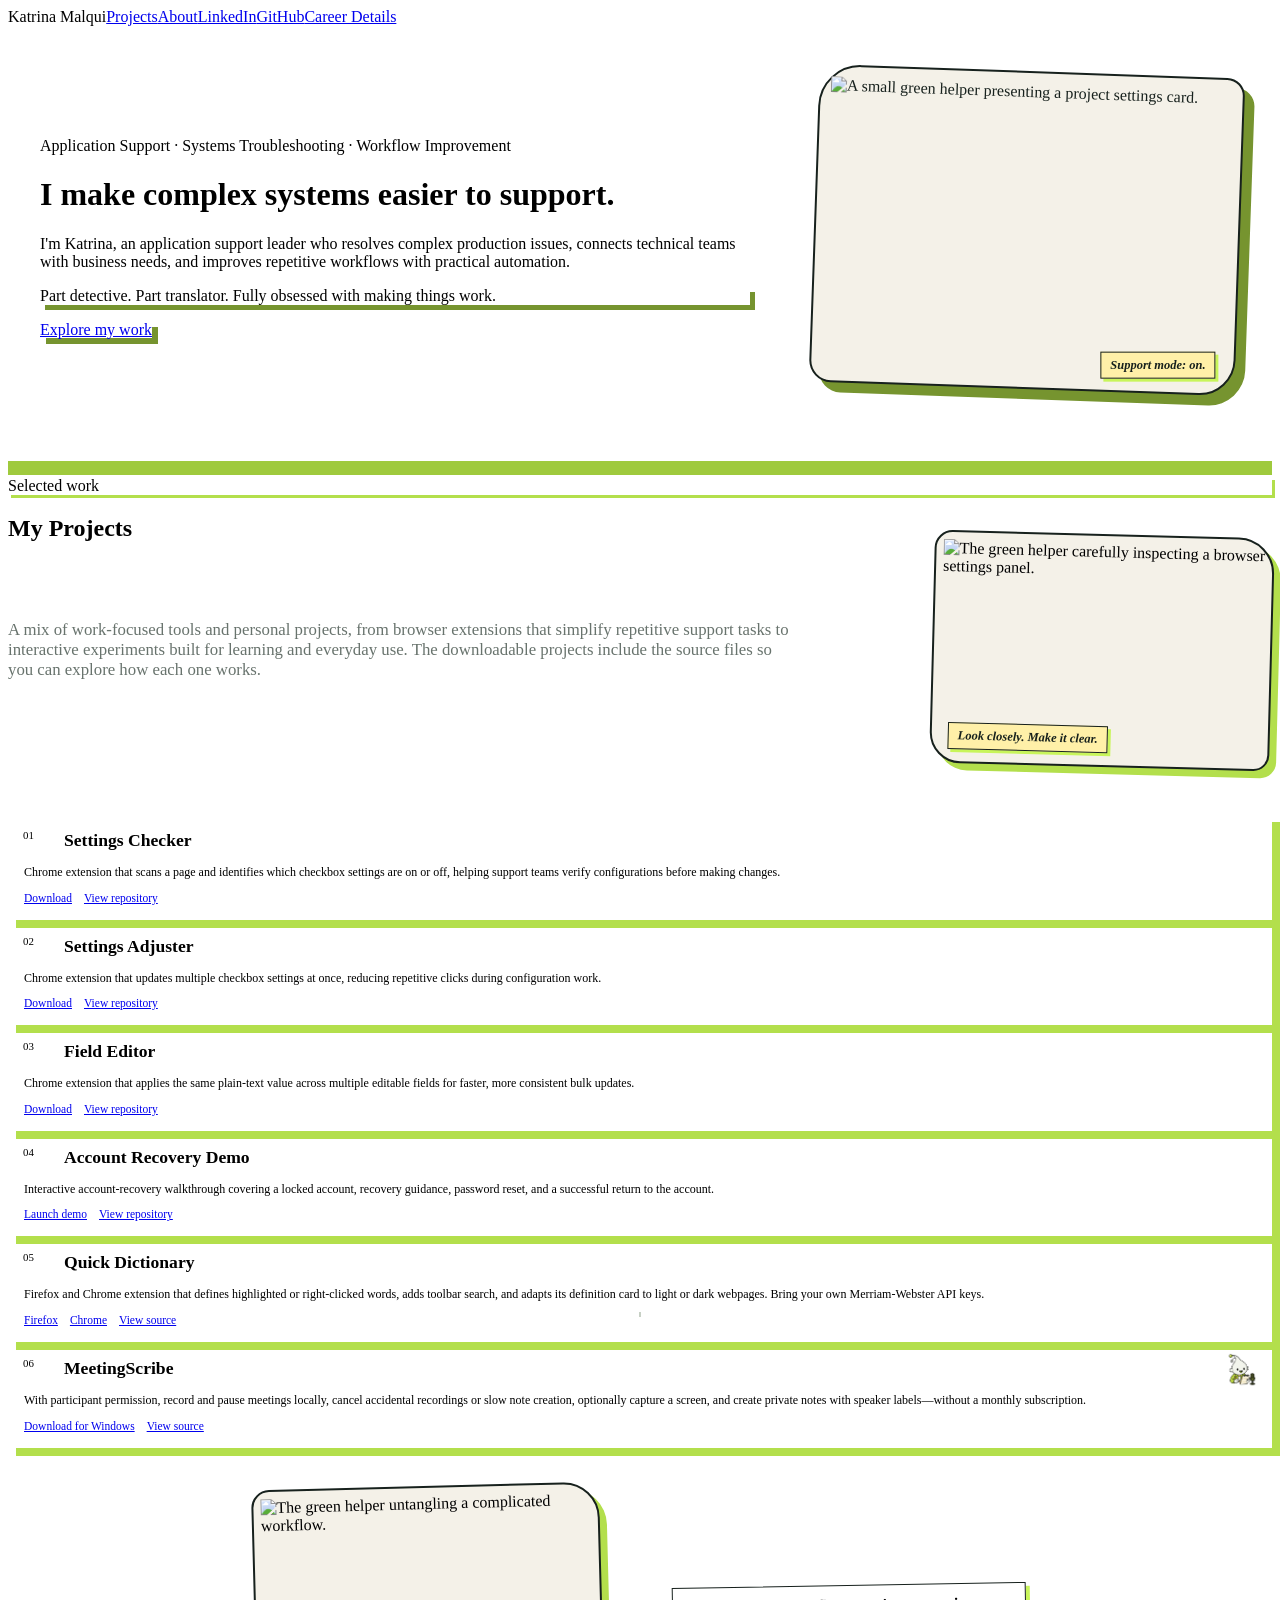
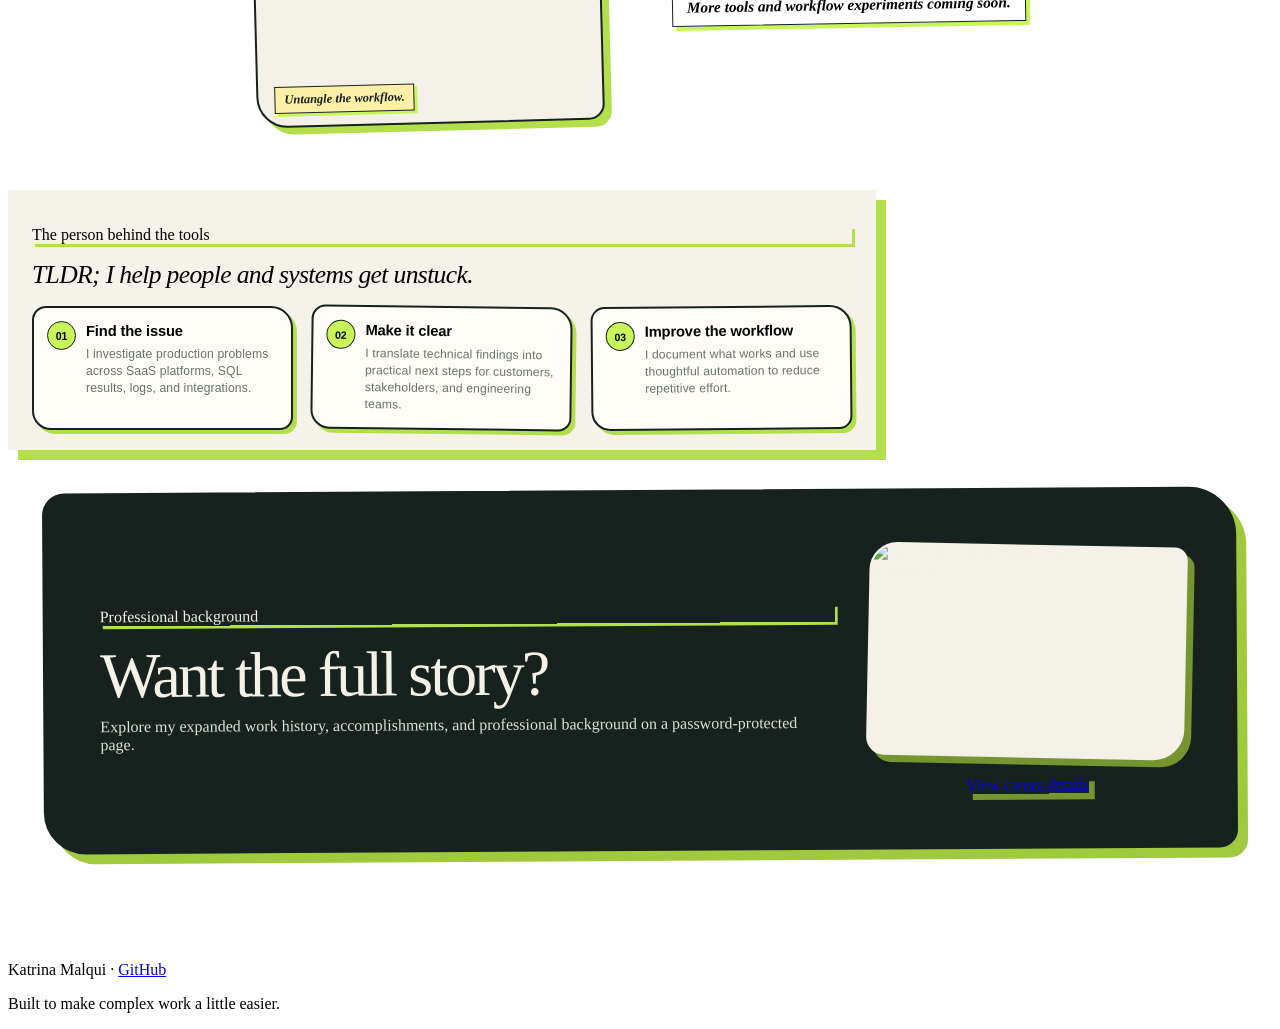
==== commit a66ba8fb: "Add cancellable MeetingScribe processing" ====
--- a/index.html
+++ b/index.html
@@ -45,7 +45,7 @@
         <article class="card"><span>03</span><h3>Field Editor</h3><p>Chrome extension that applies the same plain-text value across multiple editable fields for faster, more consistent bulk updates.</p><div class="card-actions"><a href="downloads/bulk-contact-field-updater.zip" download>Download</a><a href="https://github.com/Kmalqui/portfolio/tree/main/extensions/bulk-contact-field-updater" target="_blank" rel="noreferrer">View repository</a></div></article>
         <article class="card"><span>04</span><h3>Account Recovery Demo</h3><p>Interactive account-recovery walkthrough covering a locked account, recovery guidance, password reset, and a successful return to the account.</p><div class="card-actions"><a href="demos/forgot-password/">Launch demo</a><a href="https://github.com/Kmalqui/portfolio/tree/main/demos/forgot-password" target="_blank" rel="noreferrer">View repository</a></div></article>
         <article class="card"><span>05</span><h3>Quick Dictionary</h3><p>Firefox and Chrome extension that defines highlighted or right-clicked words, adds toolbar search, and adapts its definition card to light or dark webpages. Bring your own Merriam-Webster API keys.</p><div class="card-actions"><a href="downloads/kats-dictionary.xpi" download>Firefox</a><a href="downloads/chrome-quick-dictionary-v1.3.0.zip" download>Chrome</a><a href="https://github.com/Kmalqui/portfolio/tree/main/extensions/chrome-quick-dictionary" target="_blank" rel="noreferrer">View source</a></div></article>
-        <article class="card"><span>06</span><img class="project-icon" src="assets/meetingscribe-icon.png?v=0.3.17" width="38" height="38" alt=""><h3>MeetingScribe</h3><p>With participant permission, pause and resume local meeting transcription, optionally record a selected screen, and create private notes with final speaker labels—without a monthly subscription.</p><div class="card-actions"><a href="https://github.com/Kmalqui/portfolio/releases/download/meetingscribe-v0.3.17-beta/MeetingScribe-0.3.17-beta-One-Click-Windows-Setup.exe">Download for Windows</a><a href="https://github.com/Kmalqui/portfolio/tree/main/tools/meetingscribe" target="_blank" rel="noreferrer">View source</a></div></article>
+        <article class="card"><span>06</span><img class="project-icon" src="assets/meetingscribe-icon.png?v=0.3.18" width="38" height="38" alt=""><h3>MeetingScribe</h3><p>With participant permission, record and pause meetings locally, cancel accidental recordings or slow note creation, optionally capture a screen, and create private notes with speaker labels—without a monthly subscription.</p><div class="card-actions"><a href="https://github.com/Kmalqui/portfolio/releases/download/meetingscribe-v0.3.18-beta/MeetingScribe-0.3.18-beta-One-Click-Windows-Setup.exe">Download for Windows</a><a href="https://github.com/Kmalqui/portfolio/tree/main/tools/meetingscribe" target="_blank" rel="noreferrer">View source</a></div></article>
       </div>
       <div class="more-row">
         <figure class="project-helper workflow-helper">
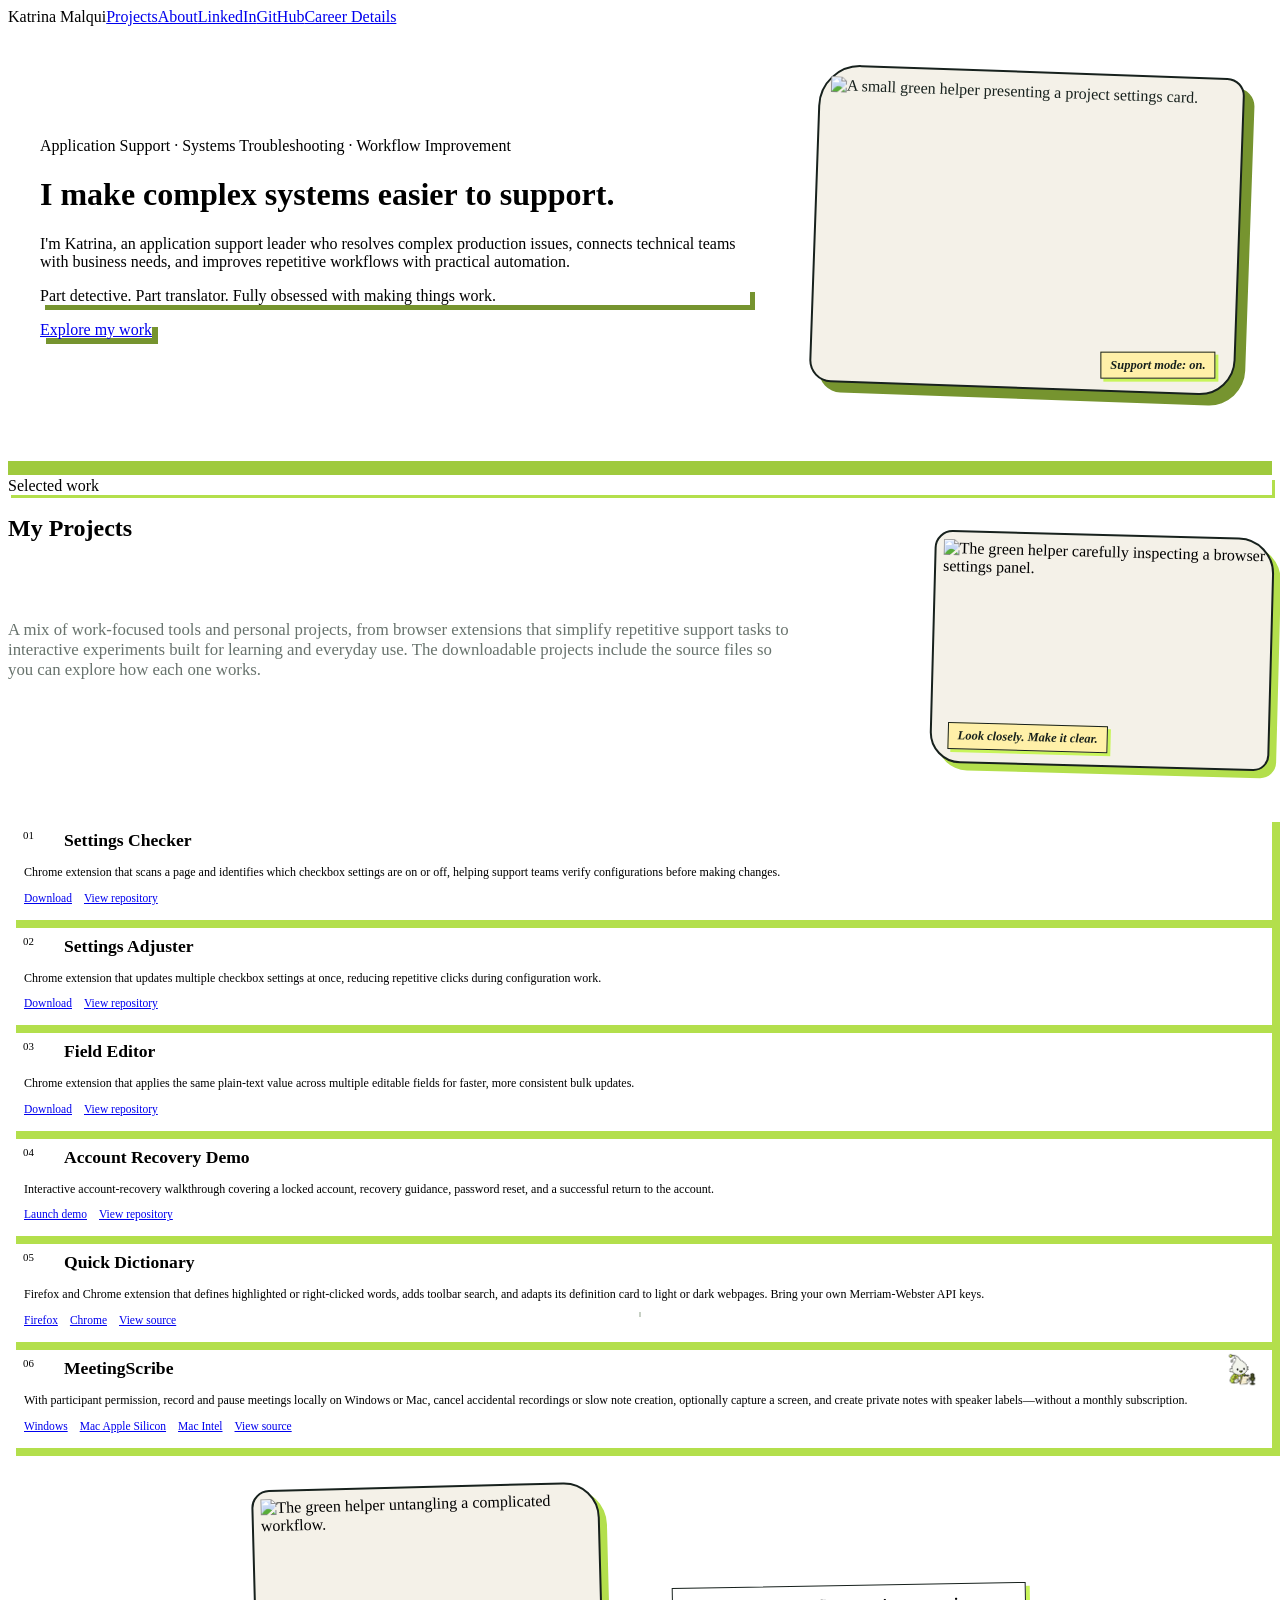
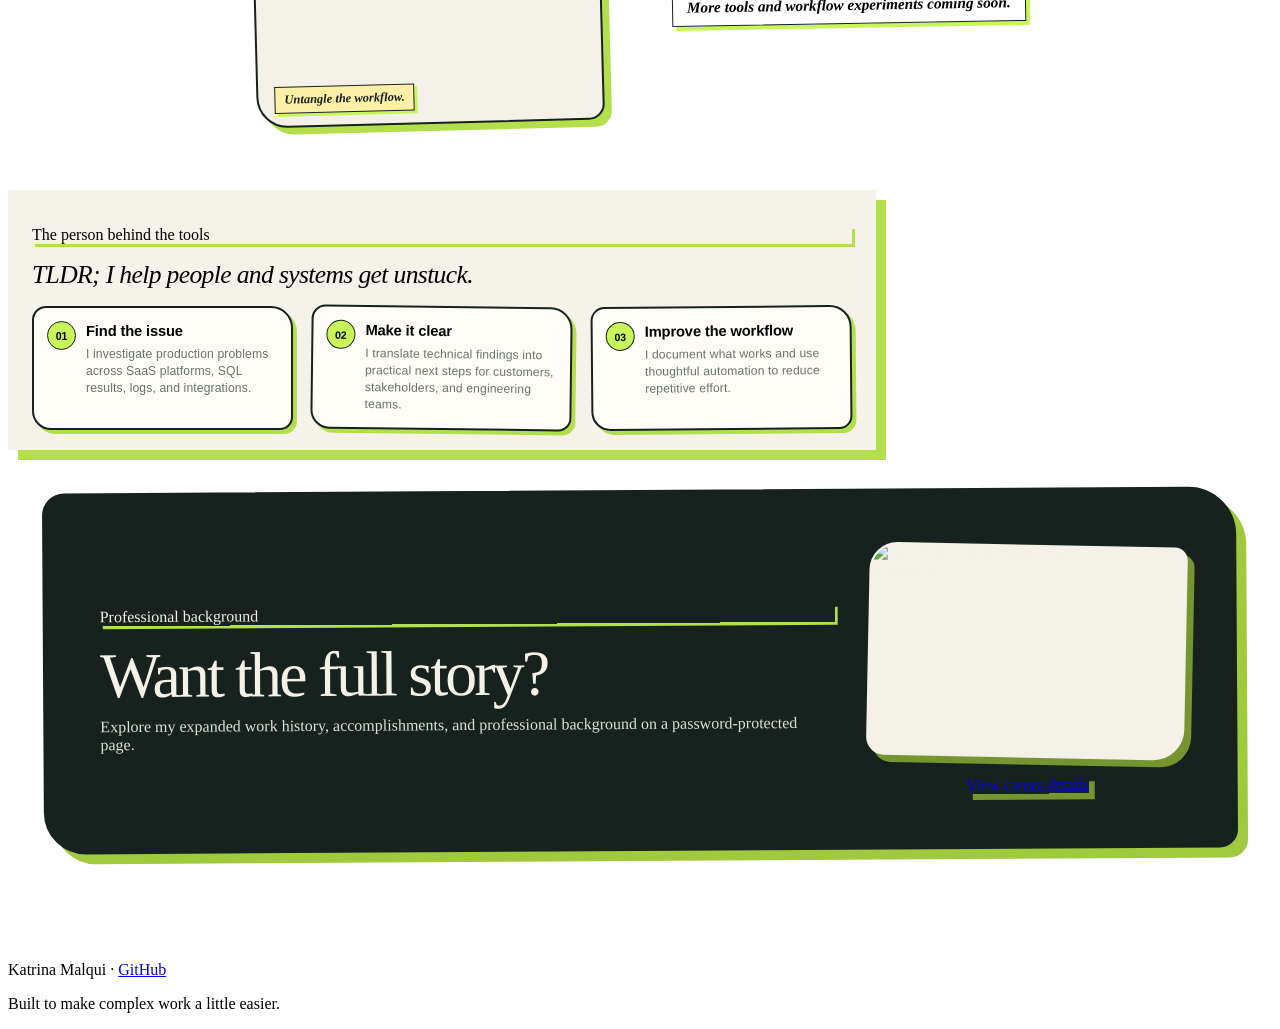
==== commit f0309d73: "Add MeetingScribe support for macOS" ====
--- a/index.html
+++ b/index.html
@@ -45,7 +45,7 @@
         <article class="card"><span>03</span><h3>Field Editor</h3><p>Chrome extension that applies the same plain-text value across multiple editable fields for faster, more consistent bulk updates.</p><div class="card-actions"><a href="downloads/bulk-contact-field-updater.zip" download>Download</a><a href="https://github.com/Kmalqui/portfolio/tree/main/extensions/bulk-contact-field-updater" target="_blank" rel="noreferrer">View repository</a></div></article>
         <article class="card"><span>04</span><h3>Account Recovery Demo</h3><p>Interactive account-recovery walkthrough covering a locked account, recovery guidance, password reset, and a successful return to the account.</p><div class="card-actions"><a href="demos/forgot-password/">Launch demo</a><a href="https://github.com/Kmalqui/portfolio/tree/main/demos/forgot-password" target="_blank" rel="noreferrer">View repository</a></div></article>
         <article class="card"><span>05</span><h3>Quick Dictionary</h3><p>Firefox and Chrome extension that defines highlighted or right-clicked words, adds toolbar search, and adapts its definition card to light or dark webpages. Bring your own Merriam-Webster API keys.</p><div class="card-actions"><a href="downloads/kats-dictionary.xpi" download>Firefox</a><a href="downloads/chrome-quick-dictionary-v1.3.0.zip" download>Chrome</a><a href="https://github.com/Kmalqui/portfolio/tree/main/extensions/chrome-quick-dictionary" target="_blank" rel="noreferrer">View source</a></div></article>
-        <article class="card"><span>06</span><img class="project-icon" src="assets/meetingscribe-icon.png?v=0.3.18" width="38" height="38" alt=""><h3>MeetingScribe</h3><p>With participant permission, record and pause meetings locally, cancel accidental recordings or slow note creation, optionally capture a screen, and create private notes with speaker labels—without a monthly subscription.</p><div class="card-actions"><a href="https://github.com/Kmalqui/portfolio/releases/download/meetingscribe-v0.3.18-beta/MeetingScribe-0.3.18-beta-One-Click-Windows-Setup.exe">Download for Windows</a><a href="https://github.com/Kmalqui/portfolio/tree/main/tools/meetingscribe" target="_blank" rel="noreferrer">View source</a></div></article>
+        <article class="card"><span>06</span><img class="project-icon" src="assets/meetingscribe-icon.png?v=0.4.0" width="38" height="38" alt=""><h3>MeetingScribe</h3><p>With participant permission, record and pause meetings locally on Windows or Mac, cancel accidental recordings or slow note creation, optionally capture a screen, and create private notes with speaker labels—without a monthly subscription.</p><div class="card-actions"><a href="https://github.com/Kmalqui/portfolio/releases/download/meetingscribe-v0.4.0-beta/MeetingScribe-0.4.0-beta-One-Click-Windows-Setup.exe">Windows</a><a href="https://github.com/Kmalqui/portfolio/releases/download/meetingscribe-v0.4.0-beta/MeetingScribe-0.4.0-beta-macOS-Apple-Silicon.dmg">Mac Apple Silicon</a><a href="https://github.com/Kmalqui/portfolio/releases/download/meetingscribe-v0.4.0-beta/MeetingScribe-0.4.0-beta-macOS-Intel.dmg">Mac Intel</a><a href="https://github.com/Kmalqui/portfolio/tree/main/tools/meetingscribe" target="_blank" rel="noreferrer">View source</a></div></article>
       </div>
       <div class="more-row">
         <figure class="project-helper workflow-helper">
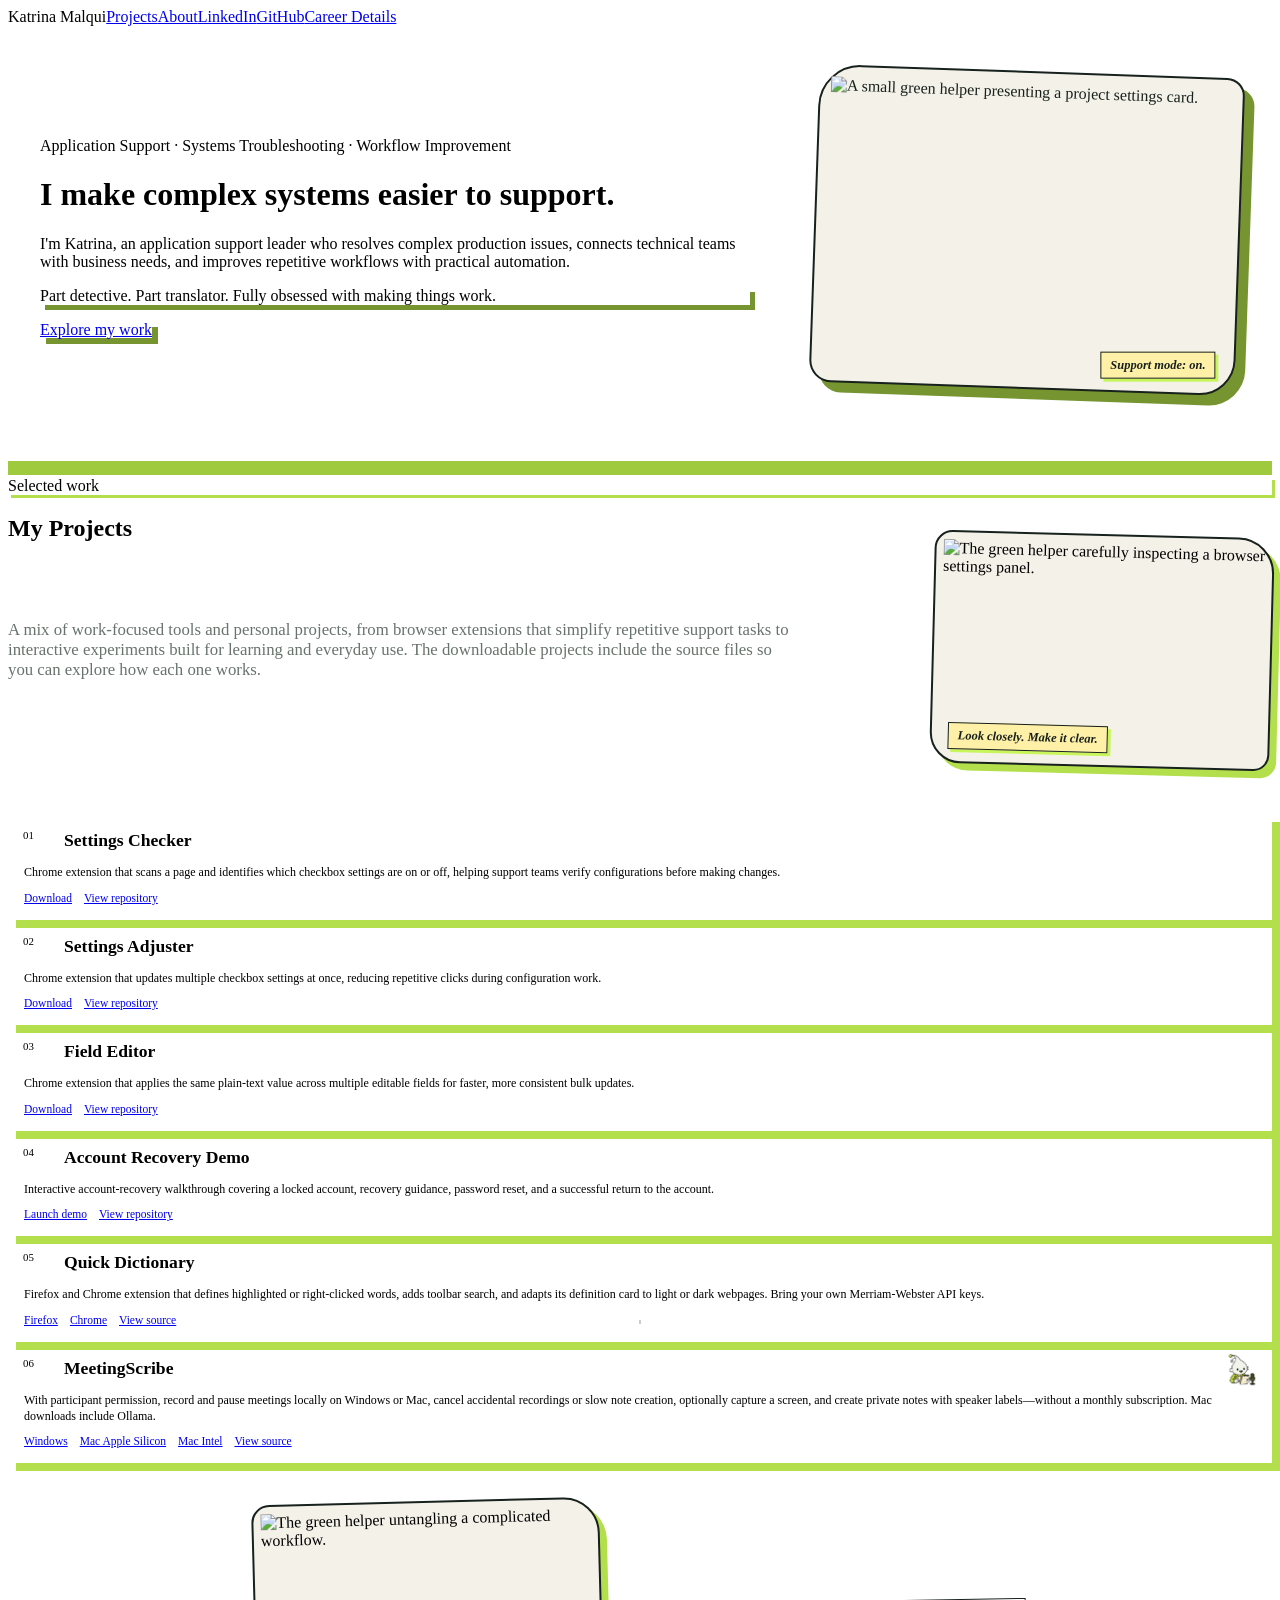
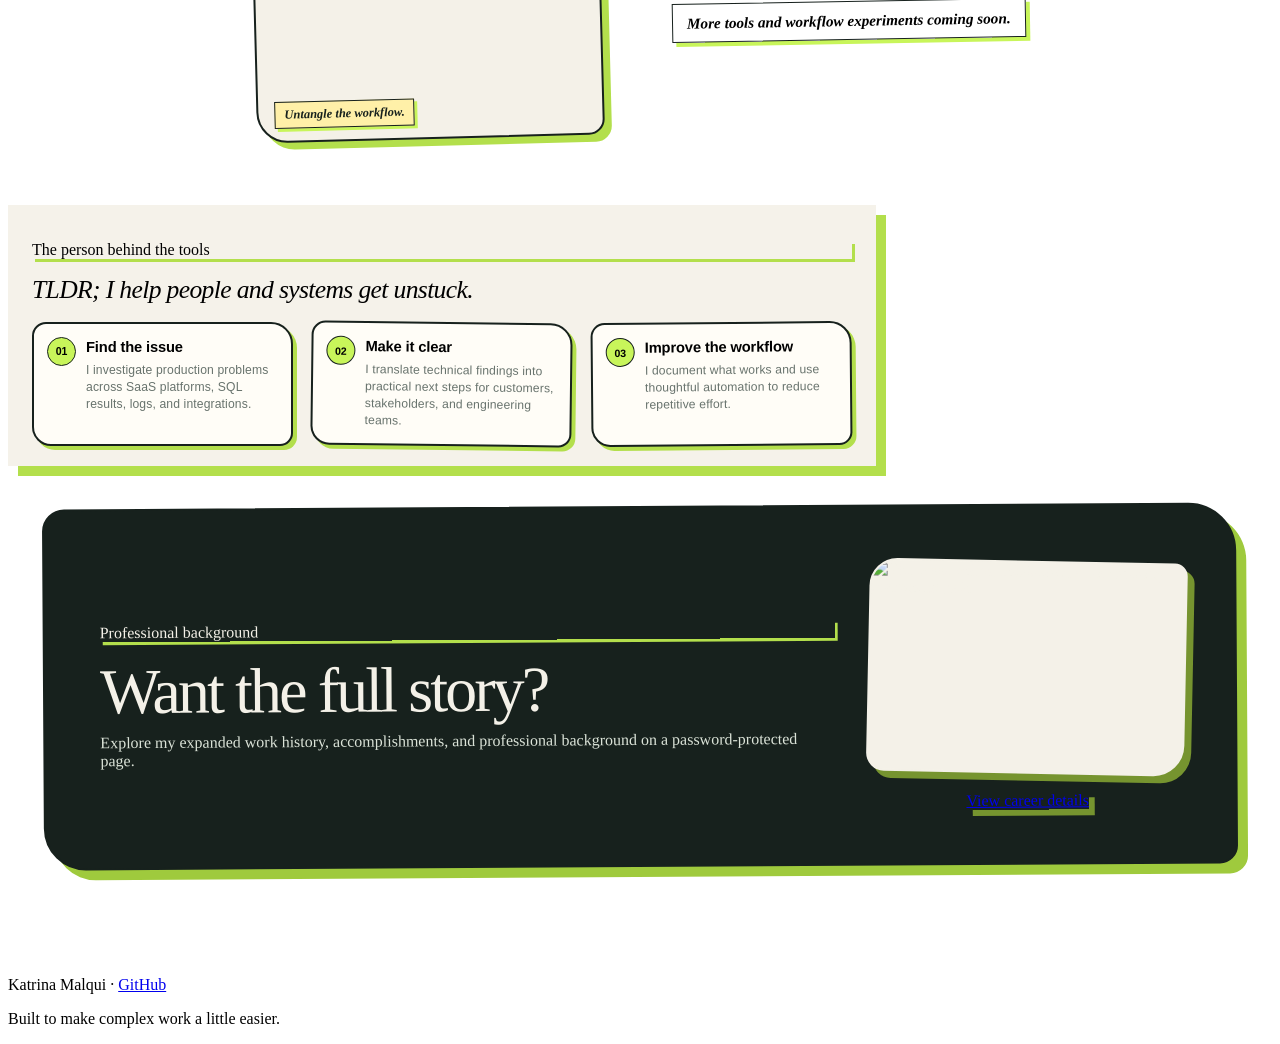
==== commit df0c806e: "Bundle Ollama with the MeetingScribe Mac installer" ====
--- a/index.html
+++ b/index.html
@@ -45,7 +45,7 @@
         <article class="card"><span>03</span><h3>Field Editor</h3><p>Chrome extension that applies the same plain-text value across multiple editable fields for faster, more consistent bulk updates.</p><div class="card-actions"><a href="downloads/bulk-contact-field-updater.zip" download>Download</a><a href="https://github.com/Kmalqui/portfolio/tree/main/extensions/bulk-contact-field-updater" target="_blank" rel="noreferrer">View repository</a></div></article>
         <article class="card"><span>04</span><h3>Account Recovery Demo</h3><p>Interactive account-recovery walkthrough covering a locked account, recovery guidance, password reset, and a successful return to the account.</p><div class="card-actions"><a href="demos/forgot-password/">Launch demo</a><a href="https://github.com/Kmalqui/portfolio/tree/main/demos/forgot-password" target="_blank" rel="noreferrer">View repository</a></div></article>
         <article class="card"><span>05</span><h3>Quick Dictionary</h3><p>Firefox and Chrome extension that defines highlighted or right-clicked words, adds toolbar search, and adapts its definition card to light or dark webpages. Bring your own Merriam-Webster API keys.</p><div class="card-actions"><a href="downloads/kats-dictionary.xpi" download>Firefox</a><a href="downloads/chrome-quick-dictionary-v1.3.0.zip" download>Chrome</a><a href="https://github.com/Kmalqui/portfolio/tree/main/extensions/chrome-quick-dictionary" target="_blank" rel="noreferrer">View source</a></div></article>
-        <article class="card"><span>06</span><img class="project-icon" src="assets/meetingscribe-icon.png?v=0.4.0" width="38" height="38" alt=""><h3>MeetingScribe</h3><p>With participant permission, record and pause meetings locally on Windows or Mac, cancel accidental recordings or slow note creation, optionally capture a screen, and create private notes with speaker labels—without a monthly subscription.</p><div class="card-actions"><a href="https://github.com/Kmalqui/portfolio/releases/download/meetingscribe-v0.4.0-beta/MeetingScribe-0.4.0-beta-One-Click-Windows-Setup.exe">Windows</a><a href="https://github.com/Kmalqui/portfolio/releases/download/meetingscribe-v0.4.0-beta/MeetingScribe-0.4.0-beta-macOS-Apple-Silicon.dmg">Mac Apple Silicon</a><a href="https://github.com/Kmalqui/portfolio/releases/download/meetingscribe-v0.4.0-beta/MeetingScribe-0.4.0-beta-macOS-Intel.dmg">Mac Intel</a><a href="https://github.com/Kmalqui/portfolio/tree/main/tools/meetingscribe" target="_blank" rel="noreferrer">View source</a></div></article>
+        <article class="card"><span>06</span><img class="project-icon" src="assets/meetingscribe-icon.png?v=0.4.1" width="38" height="38" alt=""><h3>MeetingScribe</h3><p>With participant permission, record and pause meetings locally on Windows or Mac, cancel accidental recordings or slow note creation, optionally capture a screen, and create private notes with speaker labels—without a monthly subscription. Mac downloads include Ollama.</p><div class="card-actions"><a href="https://github.com/Kmalqui/portfolio/releases/download/meetingscribe-v0.4.1-beta/MeetingScribe-0.4.1-beta-One-Click-Windows-Setup.exe">Windows</a><a href="https://github.com/Kmalqui/portfolio/releases/download/meetingscribe-v0.4.1-beta/MeetingScribe-0.4.1-beta-macOS-Apple-Silicon.dmg">Mac Apple Silicon</a><a href="https://github.com/Kmalqui/portfolio/releases/download/meetingscribe-v0.4.1-beta/MeetingScribe-0.4.1-beta-macOS-Intel.dmg">Mac Intel</a><a href="https://github.com/Kmalqui/portfolio/tree/main/tools/meetingscribe" target="_blank" rel="noreferrer">View source</a></div></article>
       </div>
       <div class="more-row">
         <figure class="project-helper workflow-helper">
